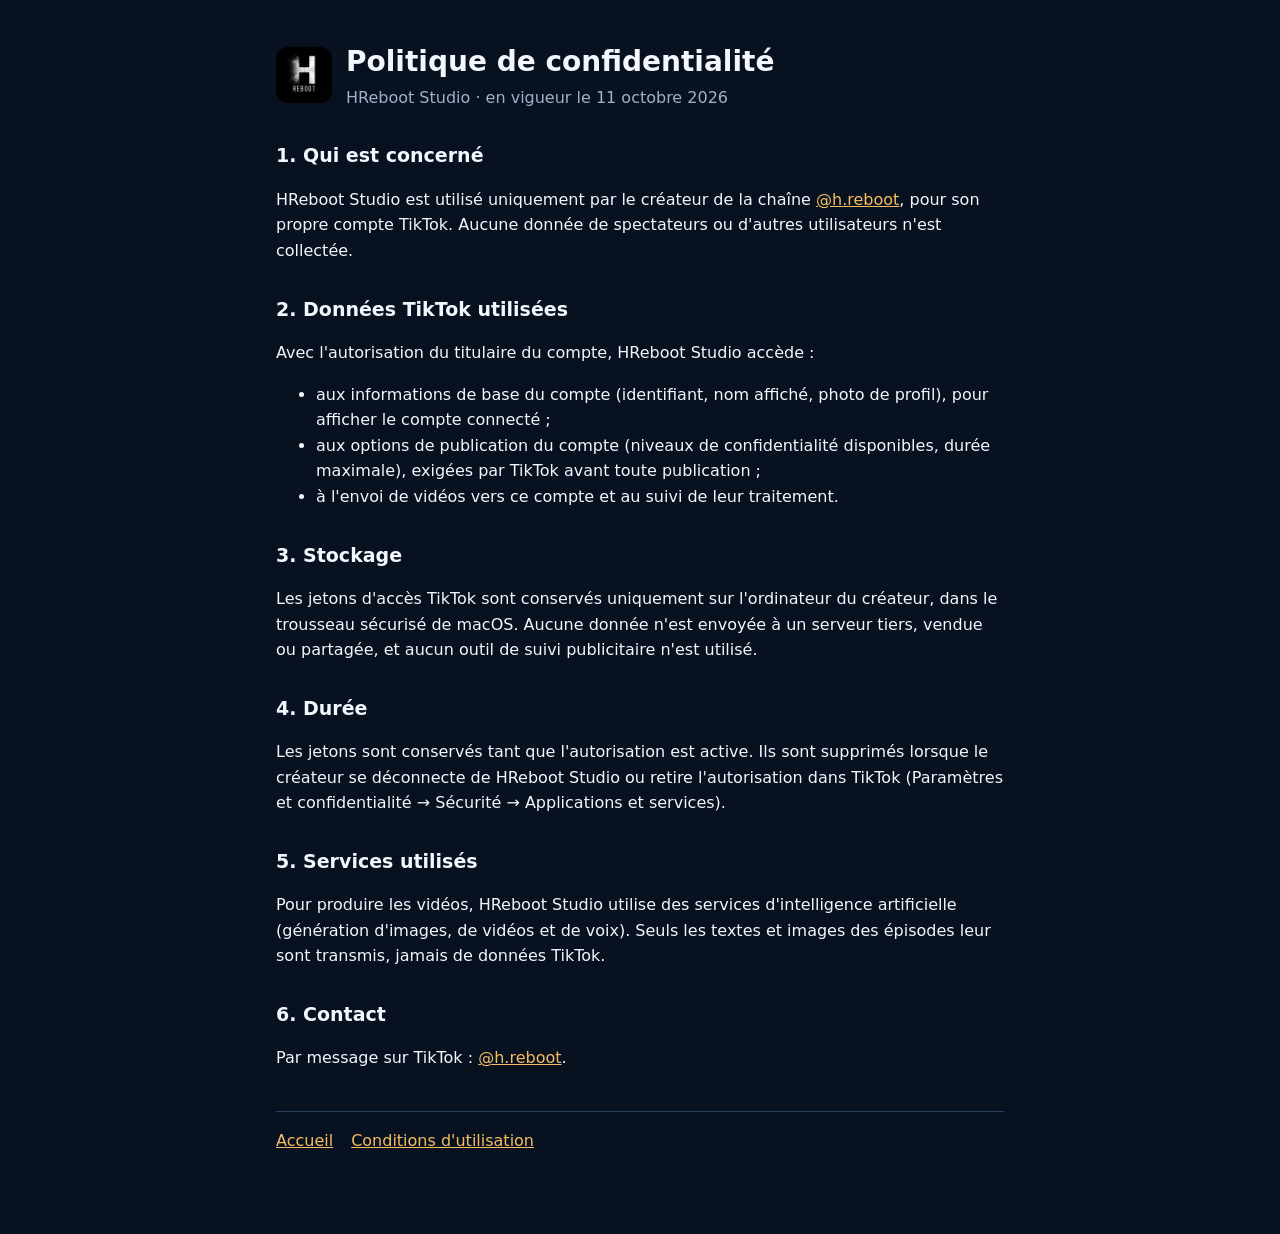
==== privacy.html @ 6d93dbf4 "Site HReboot Studio : accueil, conditions, confidentialité Co-Authored-By: Claude Opus 5.5 <noreply@" ====
<!doctype html><html lang="fr"><head><meta charset="utf-8"><meta name="viewport" content="width=device-width,initial-scale=1">
<title>Politique de confidentialité – HReboot Studio</title><link rel="stylesheet" href="style.css"></head><body><main>
<header><img src="logo.png" alt="Logo H-Reboot"><div><h1>Politique de confidentialité</h1><div class="muted">HReboot Studio · en vigueur le 11 octobre 2026</div></div></header>
<h2>1. Qui est concerné</h2><p>HReboot Studio est utilisé uniquement par le créateur de la chaîne <a href="https://www.tiktok.com/@h.reboot">@h.reboot</a>, pour son propre compte TikTok. Aucune donnée de spectateurs ou d'autres utilisateurs n'est collectée.</p>
<h2>2. Données TikTok utilisées</h2><p>Avec l'autorisation du titulaire du compte, HReboot Studio accède :</p>
<ul><li>aux informations de base du compte (identifiant, nom affiché, photo de profil), pour afficher le compte connecté ;</li>
<li>aux options de publication du compte (niveaux de confidentialité disponibles, durée maximale), exigées par TikTok avant toute publication ;</li>
<li>à l'envoi de vidéos vers ce compte et au suivi de leur traitement.</li></ul>
<h2>3. Stockage</h2><p>Les jetons d'accès TikTok sont conservés uniquement sur l'ordinateur du créateur, dans le trousseau sécurisé de macOS. Aucune donnée n'est envoyée à un serveur tiers, vendue ou partagée, et aucun outil de suivi publicitaire n'est utilisé.</p>
<h2>4. Durée</h2><p>Les jetons sont conservés tant que l'autorisation est active. Ils sont supprimés lorsque le créateur se déconnecte de HReboot Studio ou retire l'autorisation dans TikTok (Paramètres et confidentialité → Sécurité → Applications et services).</p>
<h2>5. Services utilisés</h2><p>Pour produire les vidéos, HReboot Studio utilise des services d'intelligence artificielle (génération d'images, de vidéos et de voix). Seuls les textes et images des épisodes leur sont transmis, jamais de données TikTok.</p>
<h2>6. Contact</h2><p>Par message sur TikTok : <a href="https://www.tiktok.com/@h.reboot">@h.reboot</a>.</p>
<nav><a href="index.html">Accueil</a><a href="terms.html">Conditions d'utilisation</a></nav>
</main></body></html>
---- style.css ----
:root{--bg:#07111f;--text:#f3f6fc;--muted:#9fb1c8;--gold:#f5bd62;--line:#29405f}
*{box-sizing:border-box}body{margin:0;background:var(--bg);color:var(--text);font:16px/1.6 system-ui,-apple-system,sans-serif}
main{max-width:760px;margin:0 auto;padding:40px 16px 80px}a{color:var(--gold)}
header{display:flex;align-items:center;gap:14px;margin-bottom:28px}header img{width:56px;height:56px;border-radius:12px}
h1{font-size:28px;margin:0}h2{font-size:19px;margin-top:30px}.muted{color:var(--muted)}
nav{margin-top:40px;padding-top:16px;border-top:1px solid var(--line);display:flex;gap:18px;flex-wrap:wrap}
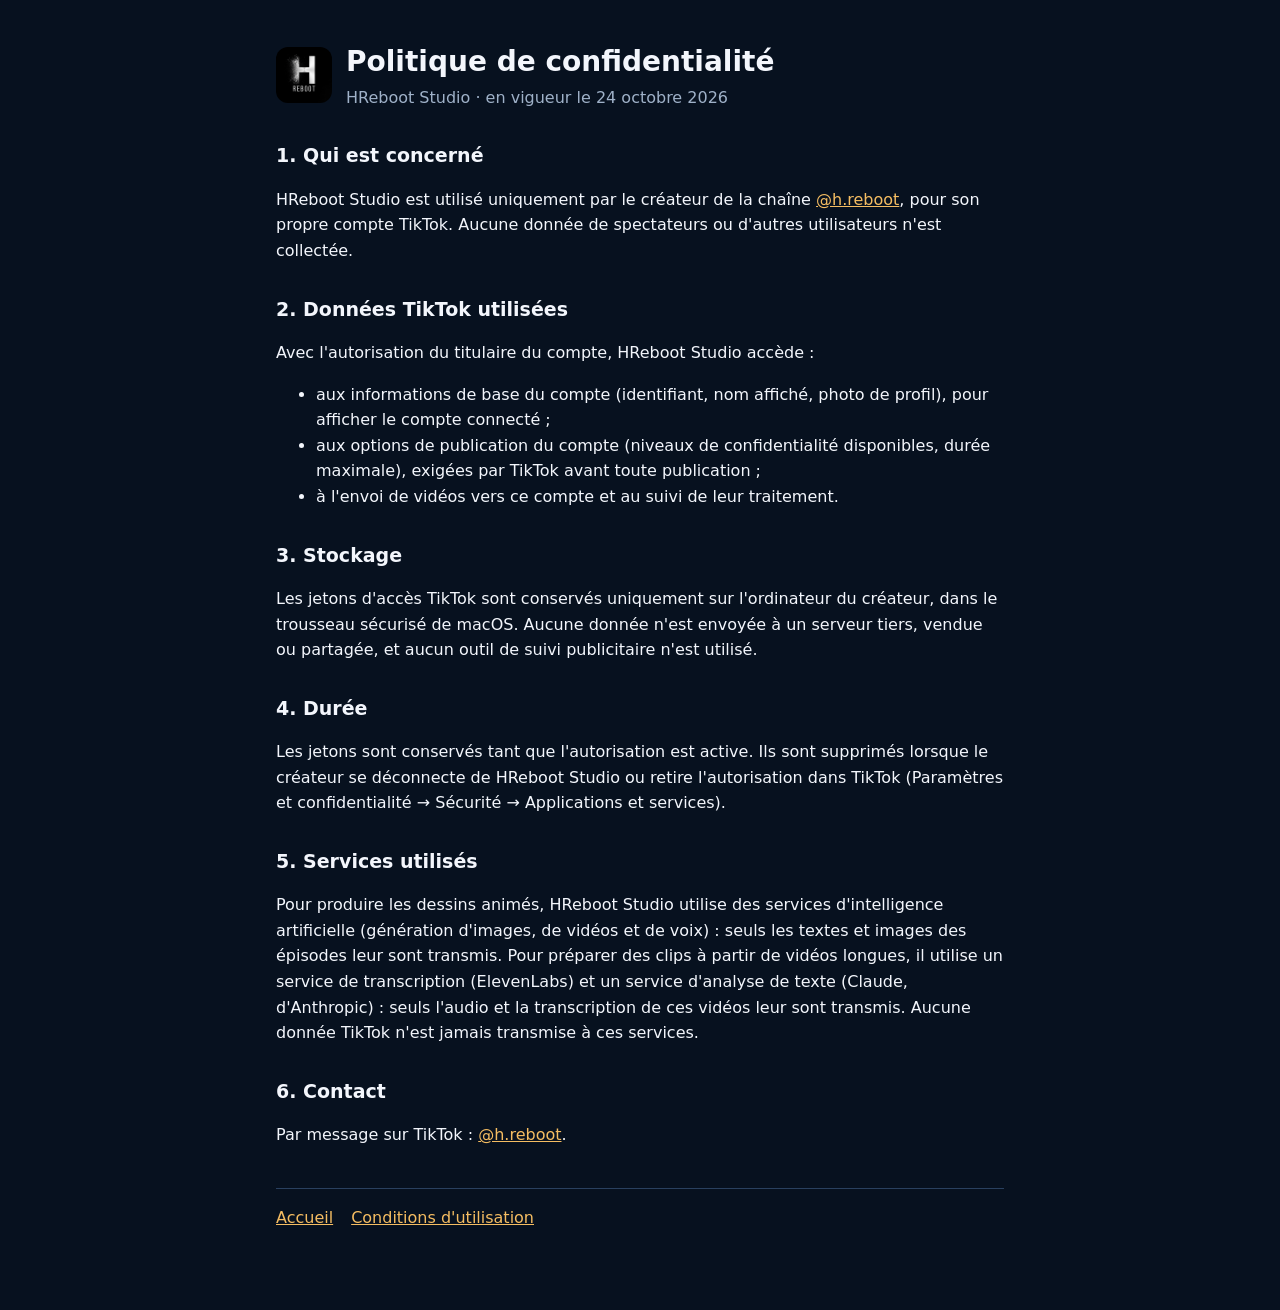
==== commit cb9a29ad: "Site : décrire les deux ateliers et réserver la publication directe aux vidéos dont le créateur déti" ====
--- a/privacy.html
+++ b/privacy.html
@@ -1,6 +1,6 @@
 <!doctype html><html lang="fr"><head><meta charset="utf-8"><meta name="viewport" content="width=device-width,initial-scale=1">
 <title>Politique de confidentialité – HReboot Studio</title><link rel="stylesheet" href="style.css"></head><body><main>
-<header><img src="logo.png" alt="Logo H-Reboot"><div><h1>Politique de confidentialité</h1><div class="muted">HReboot Studio · en vigueur le 11 octobre 2026</div></div></header>
+<header><img src="logo.png" alt="Logo H-Reboot"><div><h1>Politique de confidentialité</h1><div class="muted">HReboot Studio · en vigueur le 24 octobre 2026</div></div></header>
 <h2>1. Qui est concerné</h2><p>HReboot Studio est utilisé uniquement par le créateur de la chaîne <a href="https://www.tiktok.com/@h.reboot">@h.reboot</a>, pour son propre compte TikTok. Aucune donnée de spectateurs ou d'autres utilisateurs n'est collectée.</p>
 <h2>2. Données TikTok utilisées</h2><p>Avec l'autorisation du titulaire du compte, HReboot Studio accède :</p>
 <ul><li>aux informations de base du compte (identifiant, nom affiché, photo de profil), pour afficher le compte connecté ;</li>
@@ -8,7 +8,7 @@
 <li>à l'envoi de vidéos vers ce compte et au suivi de leur traitement.</li></ul>
 <h2>3. Stockage</h2><p>Les jetons d'accès TikTok sont conservés uniquement sur l'ordinateur du créateur, dans le trousseau sécurisé de macOS. Aucune donnée n'est envoyée à un serveur tiers, vendue ou partagée, et aucun outil de suivi publicitaire n'est utilisé.</p>
 <h2>4. Durée</h2><p>Les jetons sont conservés tant que l'autorisation est active. Ils sont supprimés lorsque le créateur se déconnecte de HReboot Studio ou retire l'autorisation dans TikTok (Paramètres et confidentialité → Sécurité → Applications et services).</p>
-<h2>5. Services utilisés</h2><p>Pour produire les vidéos, HReboot Studio utilise des services d'intelligence artificielle (génération d'images, de vidéos et de voix). Seuls les textes et images des épisodes leur sont transmis, jamais de données TikTok.</p>
+<h2>5. Services utilisés</h2><p>Pour produire les dessins animés, HReboot Studio utilise des services d'intelligence artificielle (génération d'images, de vidéos et de voix) : seuls les textes et images des épisodes leur sont transmis. Pour préparer des clips à partir de vidéos longues, il utilise un service de transcription (ElevenLabs) et un service d'analyse de texte (Claude, d'Anthropic) : seuls l'audio et la transcription de ces vidéos leur sont transmis. Aucune donnée TikTok n'est jamais transmise à ces services.</p>
 <h2>6. Contact</h2><p>Par message sur TikTok : <a href="https://www.tiktok.com/@h.reboot">@h.reboot</a>.</p>
 <nav><a href="index.html">Accueil</a><a href="terms.html">Conditions d'utilisation</a></nav>
 </main></body></html>
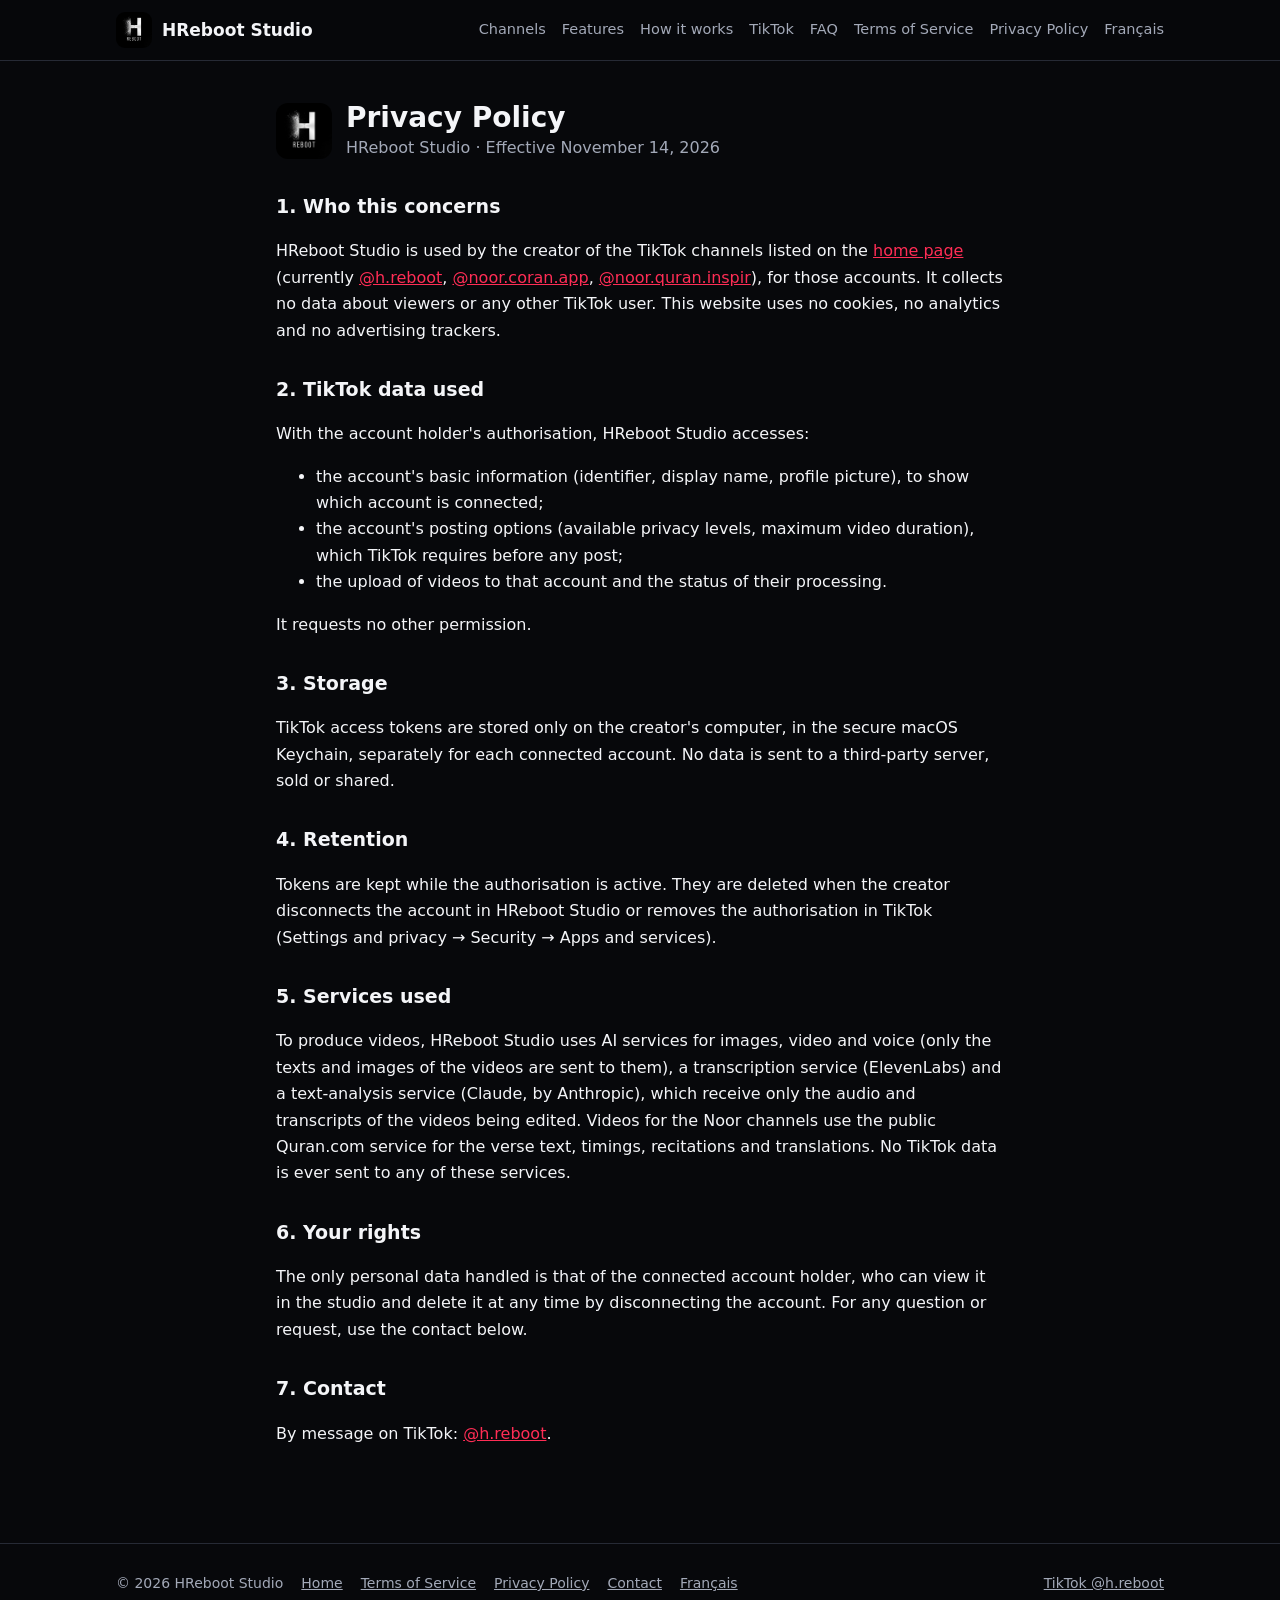
==== commit 28c848bb: "Site complet : accueil anglais et français, chaînes H-Reboot et Noor, icône d'onglet, pages légales " ====
--- a/privacy.html
+++ b/privacy.html
@@ -1,14 +1,44 @@
-<!doctype html><html lang="fr"><head><meta charset="utf-8"><meta name="viewport" content="width=device-width,initial-scale=1">
-<title>Politique de confidentialité – HReboot Studio</title><link rel="stylesheet" href="style.css"></head><body><main>
-<header><img src="logo.png" alt="Logo H-Reboot"><div><h1>Politique de confidentialité</h1><div class="muted">HReboot Studio · en vigueur le 24 octobre 2026</div></div></header>
-<h2>1. Qui est concerné</h2><p>HReboot Studio est utilisé uniquement par le créateur de la chaîne <a href="https://www.tiktok.com/@h.reboot">@h.reboot</a>, pour son propre compte TikTok. Aucune donnée de spectateurs ou d'autres utilisateurs n'est collectée.</p>
-<h2>2. Données TikTok utilisées</h2><p>Avec l'autorisation du titulaire du compte, HReboot Studio accède :</p>
-<ul><li>aux informations de base du compte (identifiant, nom affiché, photo de profil), pour afficher le compte connecté ;</li>
-<li>aux options de publication du compte (niveaux de confidentialité disponibles, durée maximale), exigées par TikTok avant toute publication ;</li>
-<li>à l'envoi de vidéos vers ce compte et au suivi de leur traitement.</li></ul>
-<h2>3. Stockage</h2><p>Les jetons d'accès TikTok sont conservés uniquement sur l'ordinateur du créateur, dans le trousseau sécurisé de macOS. Aucune donnée n'est envoyée à un serveur tiers, vendue ou partagée, et aucun outil de suivi publicitaire n'est utilisé.</p>
-<h2>4. Durée</h2><p>Les jetons sont conservés tant que l'autorisation est active. Ils sont supprimés lorsque le créateur se déconnecte de HReboot Studio ou retire l'autorisation dans TikTok (Paramètres et confidentialité → Sécurité → Applications et services).</p>
-<h2>5. Services utilisés</h2><p>Pour produire les dessins animés, HReboot Studio utilise des services d'intelligence artificielle (génération d'images, de vidéos et de voix) : seuls les textes et images des épisodes leur sont transmis. Pour préparer des clips à partir de vidéos longues, il utilise un service de transcription (ElevenLabs) et un service d'analyse de texte (Claude, d'Anthropic) : seuls l'audio et la transcription de ces vidéos leur sont transmis. Aucune donnée TikTok n'est jamais transmise à ces services.</p>
-<h2>6. Contact</h2><p>Par message sur TikTok : <a href="https://www.tiktok.com/@h.reboot">@h.reboot</a>.</p>
-<nav><a href="index.html">Accueil</a><a href="terms.html">Conditions d'utilisation</a></nav>
-</main></body></html>
+<!doctype html>
+<html lang="en">
+<head>
+<meta charset="utf-8">
+<meta name="viewport" content="width=device-width,initial-scale=1">
+<title>Privacy Policy – HReboot Studio</title>
+<meta name="description" content="Privacy Policy – HReboot Studio">
+<link rel="icon" href="favicon.ico" sizes="any">
+<link rel="icon" type="image/png" sizes="32x32" href="favicon-32.png">
+<link rel="icon" type="image/png" sizes="192x192" href="icon-192.png">
+<link rel="apple-touch-icon" href="apple-touch-icon.png">
+<meta property="og:site_name" content="HReboot Studio">
+<meta property="og:title" content="Privacy Policy – HReboot Studio">
+<meta property="og:description" content="Privacy Policy – HReboot Studio">
+<meta property="og:image" content="https://bachacha.github.io/hreboot-studio-site/logo.png">
+<meta name="theme-color" content="#07080b">
+<link rel="stylesheet" href="style.css">
+</head>
+<body>
+<div class="top"><div class="in">
+  <a class="brand" href="index.html"><img src="logo.png" alt="HReboot Studio icon" width="36" height="36">HReboot Studio</a>
+  <nav aria-label="Site">
+    <a href="index.html#channels">Channels</a><a href="index.html#features">Features</a><a href="index.html#how">How it works</a><a href="index.html#tiktok">TikTok</a><a href="index.html#faq">FAQ</a>
+    <a href="terms.html">Terms of Service</a>
+    <a href="privacy.html">Privacy Policy</a>
+    <a href="confidentialite.html" lang="fr">Français</a>
+  </nav>
+</div></div>
+
+<main>
+<header><img src="logo.png" alt="HReboot Studio icon" width="56" height="56"><div><h1>Privacy Policy</h1><div class="muted">HReboot Studio · Effective November 14, 2026</div></div></header>
+<h2>1. Who this concerns</h2><p>HReboot Studio is used by the creator of the TikTok channels listed on the <a href="index.html#channels">home page</a> (currently <a href="https://www.tiktok.com/@h.reboot">@h.reboot</a>, <a href="https://www.tiktok.com/@noor.coran.app">@noor.coran.app</a>, <a href="https://www.tiktok.com/@noor.quran.inspir">@noor.quran.inspir</a>), for those accounts. It collects no data about viewers or any other TikTok user. This website uses no cookies, no analytics and no advertising trackers.</p><h2>2. TikTok data used</h2><p>With the account holder's authorisation, HReboot Studio accesses:</p><ul><li>the account's basic information (identifier, display name, profile picture), to show which account is connected;</li><li>the account's posting options (available privacy levels, maximum video duration), which TikTok requires before any post;</li><li>the upload of videos to that account and the status of their processing.</li></ul><p>It requests no other permission.</p><h2>3. Storage</h2><p>TikTok access tokens are stored only on the creator's computer, in the secure macOS Keychain, separately for each connected account. No data is sent to a third-party server, sold or shared.</p><h2>4. Retention</h2><p>Tokens are kept while the authorisation is active. They are deleted when the creator disconnects the account in HReboot Studio or removes the authorisation in TikTok (Settings and privacy → Security → Apps and services).</p><h2>5. Services used</h2><p>To produce videos, HReboot Studio uses AI services for images, video and voice (only the texts and images of the videos are sent to them), a transcription service (ElevenLabs) and a text-analysis service (Claude, by Anthropic), which receive only the audio and transcripts of the videos being edited. Videos for the Noor channels use the public Quran.com service for the verse text, timings, recitations and translations. No TikTok data is ever sent to any of these services.</p><h2>6. Your rights</h2><p>The only personal data handled is that of the connected account holder, who can view it in the studio and delete it at any time by disconnecting the account. For any question or request, use the contact below.</p><h2>7. Contact</h2><p>By message on TikTok: <a href="https://www.tiktok.com/@h.reboot">@h.reboot</a>.</p>
+</main>
+<footer><div class="in">
+  <span>© 2026 HReboot Studio</span>
+  <a href="index.html">Home</a>
+  <a href="terms.html">Terms of Service</a>
+  <a href="privacy.html">Privacy Policy</a>
+  <a href="index.html#contact">Contact</a>
+  <a href="confidentialite.html" lang="fr">Français</a>
+  <a class="sp" href="https://www.tiktok.com/@h.reboot">TikTok @h.reboot</a>
+</div></footer>
+</body>
+</html>
--- a/style.css
+++ b/style.css
@@ -1,6 +1,59 @@
-:root{--bg:#07111f;--text:#f3f6fc;--muted:#9fb1c8;--gold:#f5bd62;--line:#29405f}
-*{box-sizing:border-box}body{margin:0;background:var(--bg);color:var(--text);font:16px/1.6 system-ui,-apple-system,sans-serif}
-main{max-width:760px;margin:0 auto;padding:40px 16px 80px}a{color:var(--gold)}
-header{display:flex;align-items:center;gap:14px;margin-bottom:28px}header img{width:56px;height:56px;border-radius:12px}
-h1{font-size:28px;margin:0}h2{font-size:19px;margin-top:30px}.muted{color:var(--muted)}
-nav{margin-top:40px;padding-top:16px;border-top:1px solid var(--line);display:flex;gap:18px;flex-wrap:wrap}
+:root{--bg:#07080b;--panel:#111319;--text:#f4f5f8;--muted:#a3a9b8;--accent:#ff2d55;--line:#262a35}
+*{box-sizing:border-box}
+html{scroll-behavior:smooth;scroll-padding-top:90px}
+body{margin:0;background:var(--bg);color:var(--text);font:16px/1.65 system-ui,-apple-system,"Segoe UI",Roboto,sans-serif}
+a{color:var(--accent)}
+img{max-width:100%;height:auto}
+h1,h2,h3,p,li{overflow-wrap:anywhere}
+:focus-visible{outline:2px solid var(--accent);outline-offset:3px}
+
+.top{position:sticky;top:0;z-index:5;background:rgba(7,8,11,.92);backdrop-filter:blur(10px);border-bottom:1px solid var(--line)}
+.top .in{max-width:1080px;margin:0 auto;padding:12px 16px;display:flex;align-items:center;gap:8px 16px;flex-wrap:wrap}
+.brand{display:flex;align-items:center;gap:10px;color:var(--text);text-decoration:none;font-weight:700;font-size:17px}
+.brand img{width:36px;height:36px;border-radius:9px;display:block}
+.top nav{margin-left:auto;display:flex;gap:6px 16px;flex-wrap:wrap;font-size:14.5px}
+.top nav a{color:var(--muted);text-decoration:none}
+.top nav a:hover{color:var(--text)}
+
+main{max-width:760px;margin:0 auto;padding:40px 16px 80px}
+header{display:flex;align-items:center;gap:14px;margin-bottom:28px}
+header img{width:56px;height:56px;border-radius:12px}
+h1{font-size:28px;margin:0;line-height:1.2}
+h2{font-size:19px;margin-top:30px}
+.muted{color:var(--muted)}
+
+main.home{max-width:1080px;padding-top:0}
+.hero{display:grid;grid-template-columns:1.15fr .85fr;gap:40px;align-items:center;padding:64px 0 48px}
+.hero>div{min-width:0}
+.hero h1{font-size:clamp(30px,4.6vw,48px);letter-spacing:-.02em}
+.hero p{font-size:18px;color:var(--muted);max-width:34em}
+.hero .logo{width:100%;max-width:340px;border-radius:28px;justify-self:center;border:1px solid var(--line)}
+.btns{display:flex;gap:12px;flex-wrap:wrap;margin-top:24px}
+.btn{display:inline-block;padding:12px 20px;border-radius:999px;font-weight:600;text-decoration:none;border:1px solid var(--line);color:var(--text);background:var(--panel)}
+.btn.main{background:var(--accent);border-color:var(--accent);color:#fff}
+section{padding:48px 0;border-top:1px solid var(--line)}
+section>h2{font-size:28px;margin:0 0 8px;letter-spacing:-.01em}
+section>.lead{color:var(--muted);max-width:46em;margin:0 0 28px}
+.note{color:var(--muted);font-size:14px;margin:16px 0 0}
+.grid{display:grid;grid-template-columns:repeat(3,1fr);gap:16px}
+.grid.two{grid-template-columns:repeat(2,1fr)}
+.card{background:var(--panel);border:1px solid var(--line);border-radius:16px;padding:22px;min-width:0}
+.card h3{margin:0 0 6px;font-size:18px}
+.card p,.card li{color:var(--muted);margin:0}
+.card ul{margin:8px 0 0;padding-left:18px}
+.tag{display:inline-block;font-size:12px;font-weight:600;color:var(--muted);border:1px solid var(--line);border-radius:999px;padding:2px 10px;margin-bottom:12px}
+.chan{display:block;text-decoration:none;color:var(--text)}
+.chan:hover{border-color:var(--accent)}
+.chan .handle{display:block;color:var(--accent);font-weight:600;margin-bottom:8px}
+.num{display:inline-flex;align-items:center;justify-content:center;width:30px;height:30px;border-radius:50%;border:1px solid var(--accent);color:var(--accent);font-weight:700;font-size:14px;margin-bottom:12px}
+figure{margin:28px 0 0}
+.shot{border:1px solid var(--line);border-radius:16px;display:block;width:100%}
+figcaption{color:var(--muted);font-size:14px;margin-top:10px}
+details{background:var(--panel);border:1px solid var(--line);border-radius:12px;padding:14px 18px;margin-bottom:10px}
+summary{cursor:pointer;font-weight:600}
+details p{color:var(--muted);margin:10px 0 0}
+footer{border-top:1px solid var(--line);color:var(--muted);font-size:14px}
+footer .in{max-width:1080px;margin:0 auto;padding:28px 16px 48px;display:flex;gap:10px 18px;flex-wrap:wrap;align-items:center}
+footer a{color:var(--muted)}
+footer .sp{margin-left:auto}
+@media(max-width:820px){.hero{grid-template-columns:1fr;padding-top:36px;gap:24px}.hero .logo{max-width:180px;order:-1;justify-self:start}.grid,.grid.two{grid-template-columns:1fr}.top nav{margin-left:0;width:100%}footer .sp{margin-left:0}}
